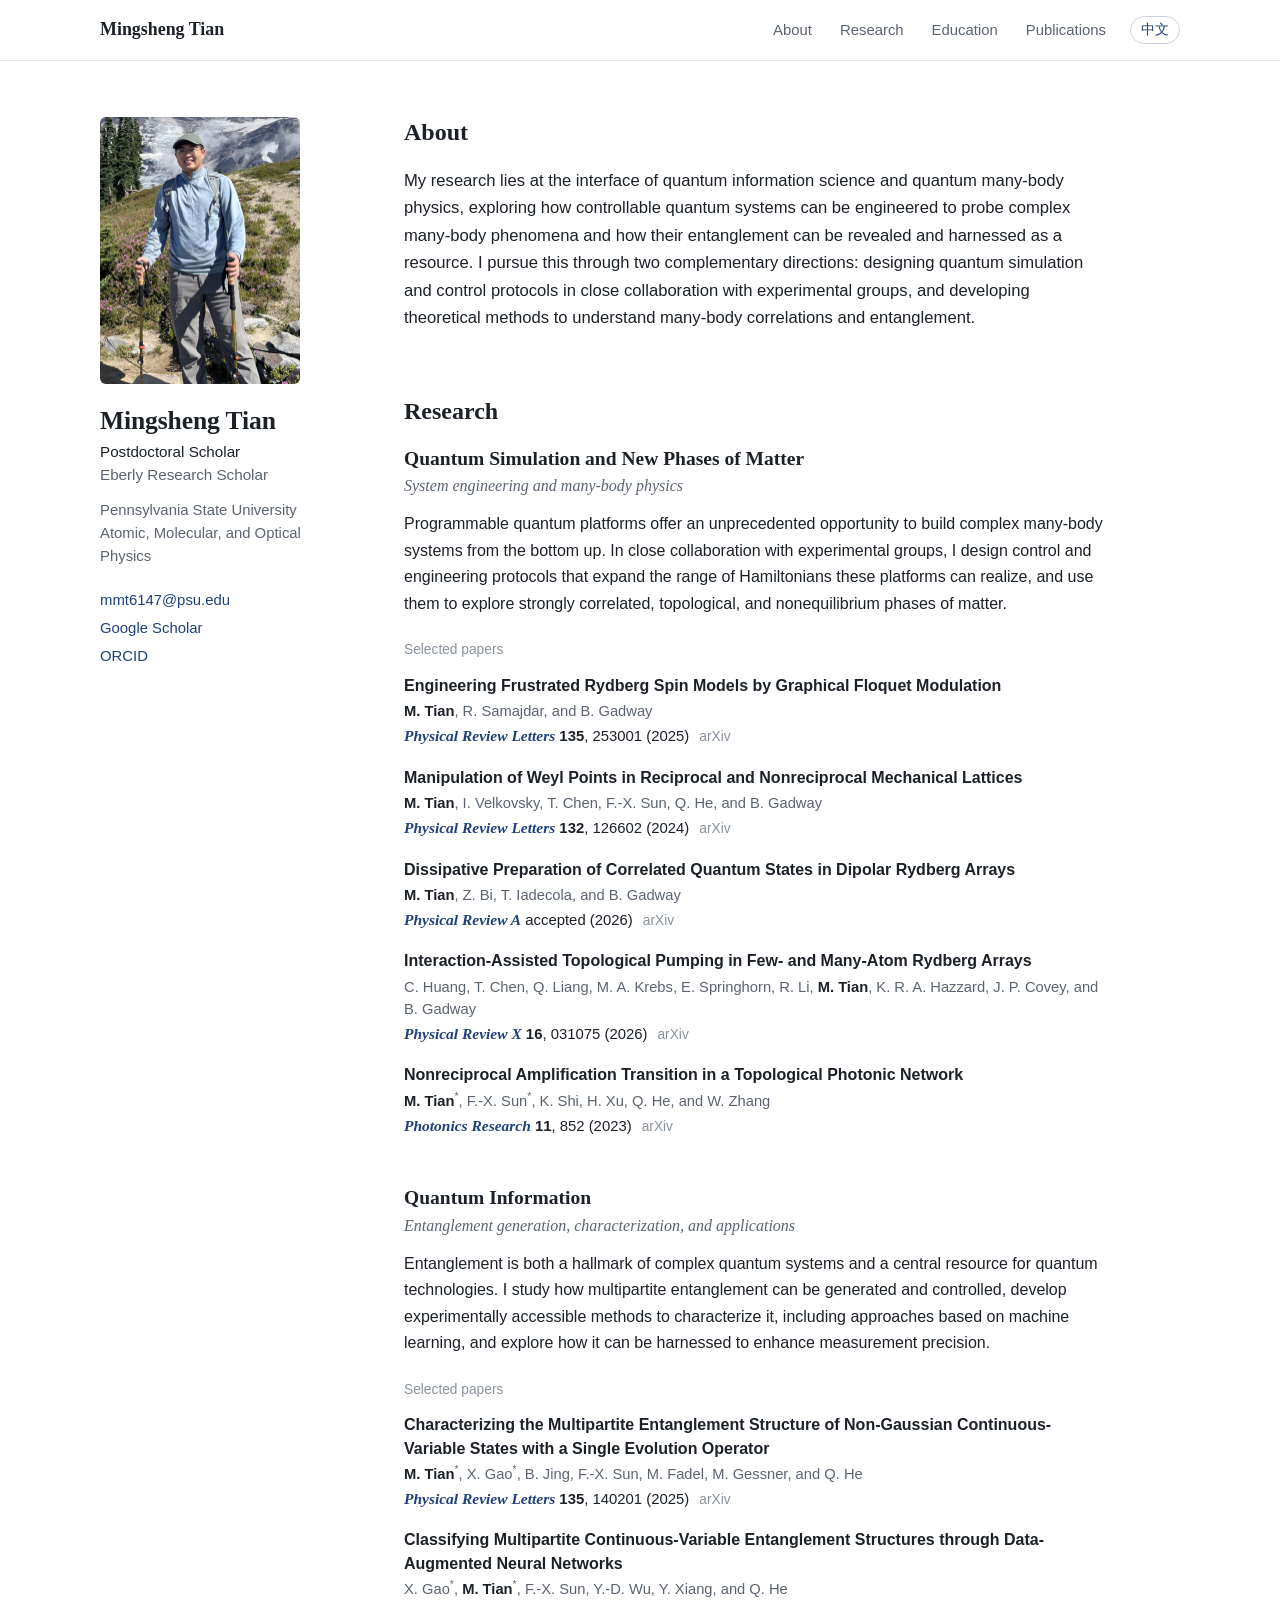
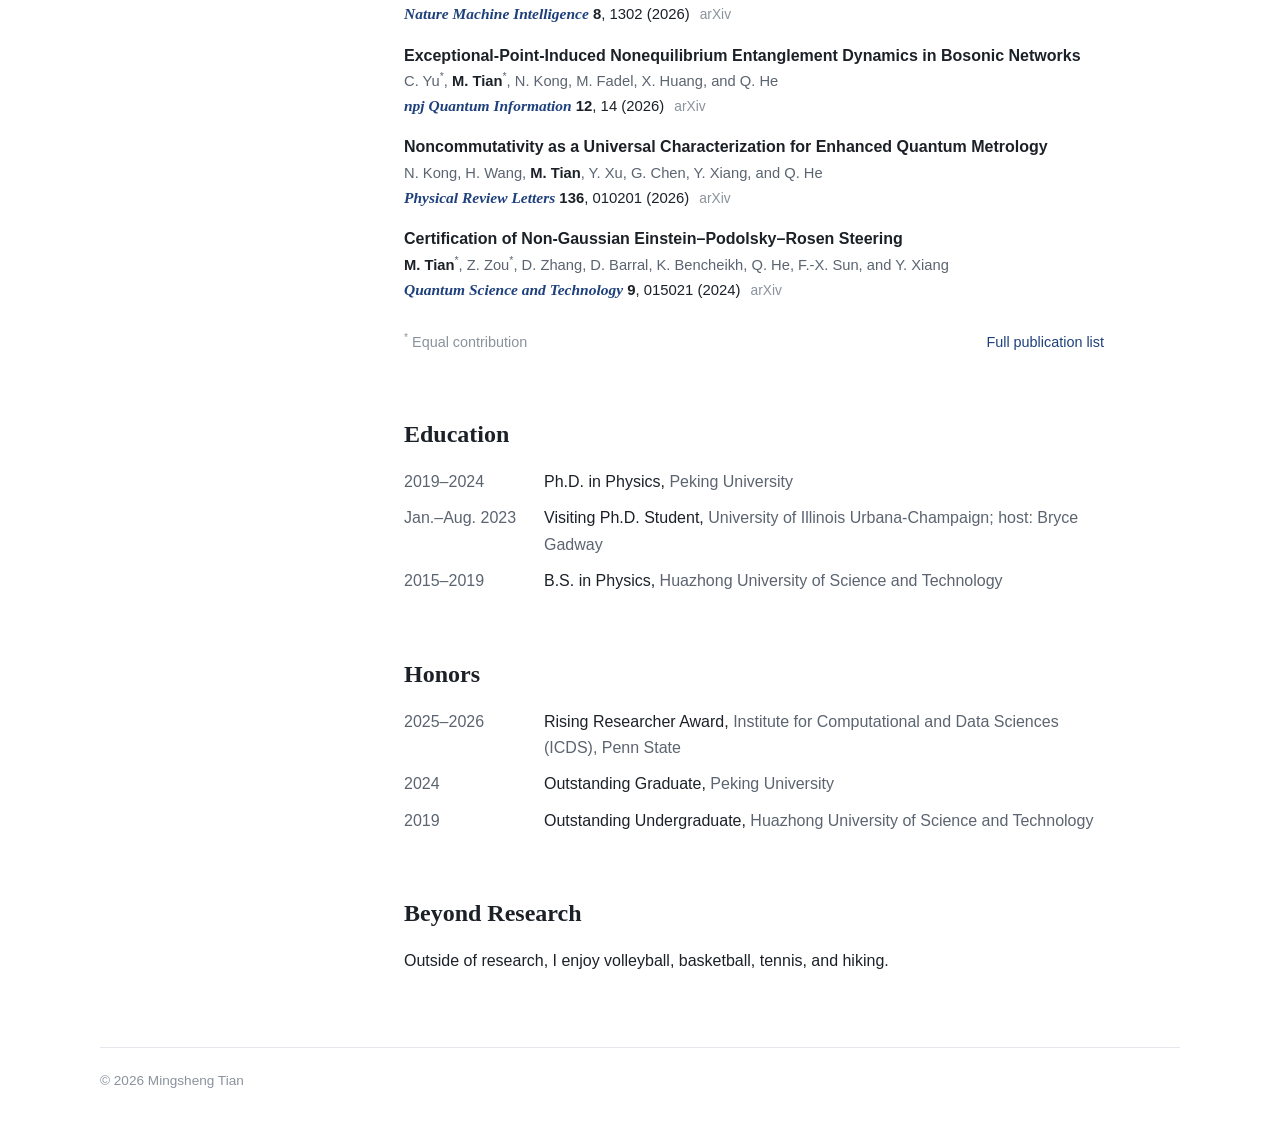
==== index.html @ b0693b9f "Update About wording: understand many-body correlations and entanglement Co-Authored-By: Claude Opus" ====
<!DOCTYPE html>
<html lang="en" data-lang="en" data-title-en="Mingsheng Tian" data-title-zh="Mingsheng Tian · 个人主页">
  <head>
    <meta charset="utf-8">
    <meta name="viewport" content="width=device-width, initial-scale=1">
    <title>Mingsheng Tian</title>
    <meta name="description" content="Mingsheng Tian, postdoctoral scholar in AMO physics at Penn State, working at the interface of quantum information science and quantum many-body physics.">
    <meta property="og:title" content="Mingsheng Tian">
    <meta property="og:description" content="Postdoctoral scholar in AMO physics at Penn State: quantum simulation, quantum many-body physics, and quantum entanglement.">
    <meta property="og:image" content="https://mingshengtian.github.io/assets/img/profile-photo.jpg">
    <meta property="og:url" content="https://mingshengtian.github.io/">
    <script>
      (function () {
        var l = null;
        try { l = new URLSearchParams(location.search).get("lang"); } catch (e) {}
        if (l === "zh" || l === "en") { try { localStorage.setItem("site-lang", l); } catch (e) {} }
        else { try { l = localStorage.getItem("site-lang"); } catch (e) {} }
        if (l !== "zh" && l !== "en") { l = /^zh/i.test(navigator.language || "") ? "zh" : "en"; }
        document.documentElement.setAttribute("data-lang", l);
        document.documentElement.lang = l === "zh" ? "zh-CN" : "en";
      })();
    </script>
    <link rel="stylesheet" href="assets/css/style.css?v=20261115b">
  </head>
  <body>
    <header class="site-header">
      <nav class="top-nav" aria-label="Main">
        <a class="brand" href="#about">Mingsheng Tian</a>
        <div class="nav-links">
          <a href="#about"><span class="en">About</span><span class="zh">关于我</span></a>
          <a href="#research"><span class="en">Research</span><span class="zh">研究方向</span></a>
          <a class="nav-optional" href="#education"><span class="en">Education</span><span class="zh">教育经历</span></a>
          <a href="publications.html"><span class="en">Publications</span><span class="zh">论文列表</span></a>
        </div>
        <button class="lang-toggle" type="button" data-lang-toggle>中文</button>
      </nav>
    </header>

    <main class="page">
      <aside class="profile">
        <img class="portrait" src="assets/img/profile-photo.jpg" alt="Mingsheng Tian hiking in the mountains" width="800" height="1077">
        <h1>Mingsheng Tian</h1>
        <p class="profile-role">
          <span class="en">Postdoctoral Scholar</span><span class="zh">博士后研究员</span>
          <span class="secondary">Eberly Research Scholar</span>
        </p>
        <p class="profile-affil">
          <span class="en">Pennsylvania State University<br>Atomic, Molecular, and Optical Physics</span>
          <span class="zh">宾夕法尼亚州立大学<br>原子分子光物理（AMO）</span>
        </p>
        <ul class="profile-links">
          <li><a href="mailto:mmt6147@psu.edu">mmt6147@psu.edu</a></li>
          <li><a href="https://scholar.google.com/citations?user=RYFxHLgAAAAJ&amp;hl=en">Google Scholar</a></li>
          <li><a href="https://orcid.org/0009-0007-2486-5892">ORCID</a></li>
        </ul>
      </aside>

      <div class="content">
        <!-- About -->
        <section id="about" class="section">
          <h2><span class="en">About</span><span class="zh">关于我</span></h2>
          <div class="lead">
            <p class="en">
              My research lies at the interface of quantum information science and quantum many-body physics,
              exploring how controllable quantum systems can be engineered to probe complex many-body phenomena
              and how their entanglement can be revealed and harnessed as a resource. I pursue this through two
              complementary directions: designing quantum simulation and control protocols in close collaboration
              with experimental groups, and developing theoretical methods to understand many-body correlations
              and entanglement.
            </p>
            <p class="zh">
              你好，欢迎来到我的主页！我目前是宾夕法尼亚州立大学的博士后，研究方向是原子分子光物理（AMO）。
            </p>
            <p class="zh">
              我的研究处在量子信息科学与量子多体物理的交叉地带，主要关心两件事：怎样构建可控的量子系统，用它来探索复杂的多体现象；以及怎样揭示这些系统中的量子纠缠，并把它当作一种资源用起来。围绕这些问题，我的工作沿着两个相辅相成的方向展开：一方面与实验组紧密合作，设计量子模拟与量子调控方案；另一方面发展理论方法，去理解多体关联与量子纠缠。
            </p>
          </div>
        </section>

        <!-- Research -->
        <section id="research" class="section">
          <h2><span class="en">Research</span><span class="zh">研究方向</span></h2>

          <div class="area">
            <h3><span class="en">Quantum Simulation and New Phases of Matter</span><span class="zh">量子模拟与新奇物态</span></h3>
            <p class="area-sub"><span class="en">System engineering and many-body physics</span><span class="zh">系统设计与多体物理</span></p>
            <p class="area-intro en">
              Programmable quantum platforms offer an unprecedented opportunity to build complex many-body systems
              from the bottom up. In close collaboration with experimental groups, I design control and engineering
              protocols that expand the range of Hamiltonians these platforms can realize, and use them to explore
              strongly correlated, topological, and nonequilibrium phases of matter.
            </p>
            <p class="area-intro zh">
              可编程量子平台让我们可以像搭积木一样，自下而上地构建复杂的多体系统。我与实验组紧密合作，设计新的调控与工程方案，不断拓展这些平台能够实现的哈密顿量，并借助它们探索强关联、拓扑以及非平衡的物质相。
            </p>

            <p class="pubs-label"><span class="en">Selected papers</span><span class="zh">代表论文</span></p>
            <ul class="pub-list">
              <li class="pub">
                <a class="pub-title" href="https://journals.aps.org/prl/abstract/10.1103/yxbv-1dkk">Engineering Frustrated Rydberg Spin Models by Graphical Floquet Modulation</a>
                <p class="pub-authors"><b>M. Tian</b>, R. Samajdar, and B. Gadway</p>
                <p class="pub-venue"><span class="journal">Physical Review Letters</span> <span class="num"><b>135</b>, 253001 (2025)</span><span class="pub-extra"><a href="https://arxiv.org/abs/2505.01513">arXiv</a></span></p>
              </li>
              <li class="pub">
                <a class="pub-title" href="https://journals.aps.org/prl/abstract/10.1103/PhysRevLett.132.126602">Manipulation of Weyl Points in Reciprocal and Nonreciprocal Mechanical Lattices</a>
                <p class="pub-authors"><b>M. Tian</b>, I. Velkovsky, T. Chen, F.-X. Sun, Q. He, and B. Gadway</p>
                <p class="pub-venue"><span class="journal">Physical Review Letters</span> <span class="num"><b>132</b>, 126602 (2024)</span><span class="pub-extra"><a href="https://arxiv.org/abs/2308.07853">arXiv</a></span></p>
              </li>
              <li class="pub">
                <a class="pub-title" href="https://journals.aps.org/pra/accepted/10.1103/v1xw-78qv">Dissipative Preparation of Correlated Quantum States in Dipolar Rydberg Arrays</a>
                <p class="pub-authors"><b>M. Tian</b>, Z. Bi, T. Iadecola, and B. Gadway</p>
                <p class="pub-venue"><span class="journal">Physical Review A</span> <span class="num">accepted (2026)</span><span class="pub-extra"><a href="https://arxiv.org/abs/2604.18542">arXiv</a></span></p>
              </li>
              <li class="pub">
                <a class="pub-title" href="https://doi.org/10.1103/bf85-ydvh">Interaction-Assisted Topological Pumping in Few- and Many-Atom Rydberg Arrays</a>
                <p class="pub-authors">C. Huang, T. Chen, Q. Liang, M. A. Krebs, E. Springhorn, R. Li, <b>M. Tian</b>, K. R. A. Hazzard, J. P. Covey, and B. Gadway</p>
                <p class="pub-venue"><span class="journal">Physical Review X</span> <span class="num"><b>16</b>, 031075 (2026)</span><span class="pub-extra"><a href="https://arxiv.org/abs/2512.12364">arXiv</a></span></p>
              </li>
              <li class="pub">
                <a class="pub-title" href="https://opg.optica.org/prj/fulltext.cfm?uri=prj-11-5-852&amp;id=530250">Nonreciprocal Amplification Transition in a Topological Photonic Network</a>
                <p class="pub-authors"><b>M. Tian</b><sup>*</sup>, F.-X. Sun<sup>*</sup>, K. Shi, H. Xu, Q. He, and W. Zhang</p>
                <p class="pub-venue"><span class="journal">Photonics Research</span> <span class="num"><b>11</b>, 852 (2023)</span><span class="pub-extra"><a href="https://arxiv.org/abs/2207.06889">arXiv</a></span></p>
              </li>
            </ul>
          </div>

          <div class="area">
            <h3><span class="en">Quantum Information</span><span class="zh">量子信息</span></h3>
            <p class="area-sub"><span class="en">Entanglement generation, characterization, and applications</span><span class="zh">纠缠的产生、刻画与应用</span></p>
            <p class="area-intro en">
              Entanglement is both a hallmark of complex quantum systems and a central resource for quantum
              technologies. I study how multipartite entanglement can be generated and controlled, develop
              experimentally accessible methods to characterize it, including approaches based on machine learning,
              and explore how it can be harnessed to enhance measurement precision.
            </p>
            <p class="area-intro zh">
              量子纠缠既是复杂量子系统最鲜明的特征，也是量子技术的核心资源。我关注多体纠缠如何产生与调控，发展实验上切实可行的纠缠刻画方法（包括基于机器学习的方法），并探索如何利用纠缠来提升测量精度。
            </p>

            <p class="pubs-label"><span class="en">Selected papers</span><span class="zh">代表论文</span></p>
            <ul class="pub-list">
              <li class="pub">
                <a class="pub-title" href="https://journals.aps.org/prl/abstract/10.1103/21t1-dqn6">Characterizing the Multipartite Entanglement Structure of Non-Gaussian Continuous-Variable States with a Single Evolution Operator</a>
                <p class="pub-authors"><b>M. Tian</b><sup>*</sup>, X. Gao<sup>*</sup>, B. Jing, F.-X. Sun, M. Fadel, M. Gessner, and Q. He</p>
                <p class="pub-venue"><span class="journal">Physical Review Letters</span> <span class="num"><b>135</b>, 140201 (2025)</span><span class="pub-extra"><a href="https://arxiv.org/abs/2408.12554">arXiv</a></span></p>
              </li>
              <li class="pub">
                <a class="pub-title" href="https://www.nature.com/articles/s42256-026-01284-y">Classifying Multipartite Continuous-Variable Entanglement Structures through Data-Augmented Neural Networks</a>
                <p class="pub-authors">X. Gao<sup>*</sup>, <b>M. Tian</b><sup>*</sup>, F.-X. Sun, Y.-D. Wu, Y. Xiang, and Q. He</p>
                <p class="pub-venue"><span class="journal">Nature Machine Intelligence</span> <span class="num"><b>8</b>, 1302 (2026)</span><span class="pub-extra"><a href="https://arxiv.org/abs/2409.07909">arXiv</a></span></p>
              </li>
              <li class="pub">
                <a class="pub-title" href="https://www.nature.com/articles/s41534-025-01158-y">Exceptional-Point-Induced Nonequilibrium Entanglement Dynamics in Bosonic Networks</a>
                <p class="pub-authors">C. Yu<sup>*</sup>, <b>M. Tian</b><sup>*</sup>, N. Kong, M. Fadel, X. Huang, and Q. He</p>
                <p class="pub-venue"><span class="journal">npj Quantum Information</span> <span class="num"><b>12</b>, 14 (2026)</span><span class="pub-extra"><a href="https://arxiv.org/abs/2502.04639">arXiv</a></span></p>
              </li>
              <li class="pub">
                <a class="pub-title" href="https://journals.aps.org/prl/abstract/10.1103/3jlc-lb5c">Noncommutativity as a Universal Characterization for Enhanced Quantum Metrology</a>
                <p class="pub-authors">N. Kong, H. Wang, <b>M. Tian</b>, Y. Xu, G. Chen, Y. Xiang, and Q. He</p>
                <p class="pub-venue"><span class="journal">Physical Review Letters</span> <span class="num"><b>136</b>, 010201 (2026)</span><span class="pub-extra"><a href="https://arxiv.org/abs/2511.22280">arXiv</a></span></p>
              </li>
              <li class="pub">
                <a class="pub-title" href="https://iopscience.iop.org/article/10.1088/2058-9565/ad124b">Certification of Non-Gaussian Einstein–Podolsky–Rosen Steering</a>
                <p class="pub-authors"><b>M. Tian</b><sup>*</sup>, Z. Zou<sup>*</sup>, D. Zhang, D. Barral, K. Bencheikh, Q. He, F.-X. Sun, and Y. Xiang</p>
                <p class="pub-venue"><span class="journal">Quantum Science and Technology</span> <span class="num"><b>9</b>, 015021 (2024)</span><span class="pub-extra"><a href="https://arxiv.org/abs/2308.13867">arXiv</a></span></p>
              </li>
            </ul>
          </div>

          <div class="section-foot">
            <p class="footnote"><sup>*</sup> <span class="en">Equal contribution</span><span class="zh">共同第一作者</span></p>
            <a href="publications.html"><span class="en">Full publication list</span><span class="zh">查看全部论文</span></a>
          </div>
        </section>

        <!-- Education -->
        <section id="education" class="section">
          <h2><span class="en">Education</span><span class="zh">教育经历</span></h2>
          <ul class="rows">
            <li>
              <span class="when">2019–2024</span>
              <span><span class="en">Ph.D. in Physics, <span class="where">Peking University</span></span><span class="zh">物理学博士，<span class="where">北京大学</span></span></span>
            </li>
            <li>
              <span class="when"><span class="en">Jan.–Aug. 2023</span><span class="zh">2023年1–8月</span></span>
              <span><span class="en">Visiting Ph.D. Student, <span class="where">University of Illinois Urbana-Champaign; host: Bryce Gadway</span></span><span class="zh">访问博士生，<span class="where">伊利诺伊大学厄巴纳-香槟分校（合作导师：Bryce Gadway）</span></span></span>
            </li>
            <li>
              <span class="when">2015–2019</span>
              <span><span class="en">B.S. in Physics, <span class="where">Huazhong University of Science and Technology</span></span><span class="zh">物理学学士，<span class="where">华中科技大学</span></span></span>
            </li>
          </ul>
        </section>

        <!-- Honors -->
        <section id="honors" class="section">
          <h2><span class="en">Honors</span><span class="zh">荣誉奖励</span></h2>
          <ul class="rows">
            <li>
              <span class="when">2025–2026</span>
              <span><span class="en">Rising Researcher Award, <span class="where">Institute for Computational and Data Sciences (ICDS), Penn State</span></span><span class="zh">Rising Researcher Award，<span class="where">宾夕法尼亚州立大学计算与数据科学研究所（ICDS）</span></span></span>
            </li>
            <li>
              <span class="when">2024</span>
              <span><span class="en">Outstanding Graduate, <span class="where">Peking University</span></span><span class="zh">优秀毕业生，<span class="where">北京大学</span></span></span>
            </li>
            <li>
              <span class="when">2019</span>
              <span><span class="en">Outstanding Undergraduate, <span class="where">Huazhong University of Science and Technology</span></span><span class="zh">优秀本科毕业生，<span class="where">华中科技大学</span></span></span>
            </li>
          </ul>
        </section>

        <!-- Beyond research -->
        <section id="beyond" class="section">
          <h2><span class="en">Beyond Research</span><span class="zh">研究之外</span></h2>
          <p class="hobbies">
            <span class="en">Outside of research, I enjoy volleyball, basketball, tennis, and hiking.</span>
            <span class="zh">工作之余，我喜欢打排球、篮球和网球，也很爱去山里徒步。</span>
          </p>
        </section>
      </div>
    </main>

    <footer class="site-footer">
      <p>© 2026 Mingsheng Tian</p>
    </footer>

    <script src="assets/js/site.js?v=20261115"></script>
  </body>
</html>
---- assets/css/style.css ----
/* ------------------------------------------------------------------
   Mingsheng Tian — academic homepage
   One accent colour (Penn State navy), used for journal names and links.
   No web fonts: system serif/sans stacks load fast everywhere,
   including mainland China.
------------------------------------------------------------------- */

:root {
  --ink: #1c2128;
  --muted: #5b6470;
  --faint: #8a929c;
  --rule: #e4e7eb;
  --paper: #ffffff;
  --navy: #1e407c;

  --serif: "Iowan Old Style", "Charter", "Palatino Linotype", "Book Antiqua",
    Georgia, "Songti SC", "STSong", "Noto Serif CJK SC", "SimSun", serif;
  --sans: -apple-system, BlinkMacSystemFont, "Segoe UI", "Helvetica Neue", Arial,
    "PingFang SC", "Hiragino Sans GB", "Microsoft YaHei", "Noto Sans CJK SC", sans-serif;

  color-scheme: light;
}

/* ---------- language switching ---------- */
html[data-lang="en"] .zh,
html[data-lang="zh"] .en {
  display: none !important;
}

/* ---------- base ---------- */
*,
*::before,
*::after {
  box-sizing: border-box;
}

html {
  scroll-behavior: smooth;
  -webkit-text-size-adjust: 100%;
}

@media (prefers-reduced-motion: reduce) {
  html {
    scroll-behavior: auto;
  }
}

body {
  margin: 0;
  color: var(--ink);
  background: var(--paper);
  font-family: var(--sans);
  font-size: 16px;
  line-height: 1.65;
  -webkit-font-smoothing: antialiased;
}

html[data-lang="zh"] body {
  line-height: 1.8;
}

a {
  color: var(--navy);
  text-decoration: none;
}

a:hover {
  text-decoration: underline;
  text-underline-offset: 2px;
}

a:focus-visible,
button:focus-visible {
  outline: 2px solid var(--navy);
  outline-offset: 3px;
  border-radius: 2px;
}

p,
ul,
ol {
  margin: 0;
}

/* ---------- header ---------- */
.site-header {
  position: sticky;
  top: 0;
  z-index: 10;
  background: rgba(255, 255, 255, 0.96);
  border-bottom: 1px solid var(--rule);
  backdrop-filter: saturate(1.4) blur(8px);
}

.top-nav {
  width: min(1080px, calc(100% - 48px));
  height: 60px;
  margin: 0 auto;
  display: flex;
  align-items: center;
  justify-content: space-between;
  gap: 24px;
}

.brand {
  color: var(--ink);
  font-family: var(--serif);
  font-size: 1.12rem;
  font-weight: 600;
  white-space: nowrap;
}

.brand:hover {
  text-decoration: none;
}

.nav-links {
  min-width: 0;
  margin-left: auto;
  display: flex;
  align-items: center;
  gap: 28px;
  overflow-x: auto;
  scrollbar-width: none;
}

.nav-links::-webkit-scrollbar {
  display: none;
}

.nav-links a {
  color: var(--muted);
  font-size: 0.93rem;
  white-space: nowrap;
}

.nav-links a:hover,
.nav-links a[aria-current="page"] {
  color: var(--ink);
  text-decoration: none;
}

.lang-toggle {
  flex: none;
  padding: 3px 10px;
  color: var(--navy);
  background: none;
  border: 1px solid #c9d3e3;
  border-radius: 999px;
  font: inherit;
  font-size: 0.85rem;
  line-height: 1.5;
  cursor: pointer;
}

.lang-toggle:hover {
  background: #f2f5fa;
}

/* ---------- page grid ---------- */
.page {
  width: min(1080px, calc(100% - 48px));
  margin: 0 auto;
  padding: 56px 0 72px;
  display: grid;
  grid-template-columns: 232px minmax(0, 1fr);
  gap: 72px;
}

/* ---------- profile sidebar ---------- */
.profile {
  position: sticky;
  top: 100px;
  align-self: start;
}

.portrait {
  width: 200px;
  height: auto;
  aspect-ratio: 3 / 4;
  display: block;
  object-fit: cover;
  border-radius: 6px;
}

.profile h1 {
  margin: 22px 0 6px;
  font-family: var(--serif);
  font-size: 1.6rem;
  font-weight: 600;
  line-height: 1.15;
  letter-spacing: -0.005em;
}

.profile-role {
  color: var(--ink);
  font-size: 0.95rem;
  line-height: 1.5;
}

.profile-role .secondary {
  display: block;
  color: var(--muted);
}

.profile-affil {
  margin-top: 12px;
  color: var(--muted);
  font-size: 0.93rem;
  line-height: 1.55;
}

.profile-links {
  margin: 18px 0 0;
  padding: 0;
  list-style: none;
  font-size: 0.93rem;
  line-height: 1.9;
}

/* ---------- content ---------- */
.content {
  max-width: 700px;
}

.section {
  scroll-margin-top: 84px;
}

.section + .section {
  margin-top: 64px;
}

.section > h2 {
  margin: 0 0 20px;
  color: var(--ink);
  font-family: var(--serif);
  font-size: 1.5rem;
  font-weight: 600;
  line-height: 1.25;
}

.lead p + p {
  margin-top: 14px;
}

.lead {
  font-size: 1.04rem;
}

/* ---------- research areas ---------- */
.area + .area {
  margin-top: 48px;
}

.area h3 {
  margin: 0;
  font-family: var(--serif);
  font-size: 1.22rem;
  font-weight: 600;
  line-height: 1.3;
}

.area-sub {
  margin-top: 2px;
  color: var(--muted);
  font-family: var(--serif);
  font-style: italic;
}

html[data-lang="zh"] .area-sub {
  font-style: normal;
}

.area-intro {
  margin-top: 12px;
}

.pubs-label {
  margin: 22px 0 12px;
  color: var(--faint);
  font-size: 0.86rem;
}

/* ---------- publication entries ---------- */
.pub-list {
  margin: 0;
  padding: 0;
  list-style: none;
}

.pub + .pub {
  margin-top: 18px;
}

.pub-title {
  display: block;
  color: var(--ink);
  font-weight: 600;
  line-height: 1.45;
}

a.pub-title:hover {
  color: var(--navy);
  text-decoration: none;
}

.pub-authors {
  margin-top: 3px;
  color: var(--muted);
  font-size: 0.92rem;
  line-height: 1.5;
}

.pub-authors b {
  color: var(--ink);
  font-weight: 600;
}

.pub-authors sup,
.footnote sup {
  font-size: 0.72em;
  line-height: 0;
}

.pub-venue {
  margin-top: 2px;
  font-size: 0.93rem;
  line-height: 1.5;
}

.journal {
  color: var(--navy);
  font-family: var(--serif);
  font-size: 1.04em;
  font-style: italic;
  font-weight: 600;
}

.pub-venue .num {
  color: var(--ink);
}

.pub-venue .num b {
  font-weight: 600;
}

.pub-extra {
  margin-left: 10px;
  font-size: 0.86rem;
}

.pub-extra a {
  color: var(--faint);
}

.pub-extra a:hover {
  color: var(--navy);
}

.section-foot {
  margin-top: 30px;
  display: flex;
  flex-wrap: wrap;
  justify-content: space-between;
  gap: 8px 24px;
  font-size: 0.9rem;
}

.footnote {
  color: var(--faint);
}

/* ---------- education / honours ---------- */
.rows {
  margin: 0;
  padding: 0;
  list-style: none;
}

.rows li {
  display: grid;
  grid-template-columns: 124px minmax(0, 1fr);
  gap: 16px;
}

.rows li + li {
  margin-top: 10px;
}

.rows .when {
  color: var(--muted);
  font-variant-numeric: tabular-nums;
  white-space: nowrap;
}

.rows .where {
  color: var(--muted);
}

.hobbies {
  color: var(--ink);
}

/* ---------- footer ---------- */
.site-footer {
  width: min(1080px, calc(100% - 48px));
  margin: 0 auto;
  padding: 22px 0 36px;
  color: var(--faint);
  border-top: 1px solid var(--rule);
  font-size: 0.85rem;
}

/* ---------- publications page ---------- */
.page--single {
  display: block;
  max-width: 860px;
}

.page-head h1 {
  margin: 0;
  font-family: var(--serif);
  font-size: 2.1rem;
  font-weight: 600;
  line-height: 1.2;
}

.page-head p {
  margin-top: 10px;
  color: var(--muted);
}

.pub-section {
  margin-top: 48px;
  scroll-margin-top: 84px;
}

.pub-section > h2 {
  margin: 0 0 6px;
  font-family: var(--serif);
  font-size: 1.35rem;
  font-weight: 600;
}

.year-group {
  display: grid;
  grid-template-columns: 76px minmax(0, 1fr);
  gap: 24px;
  padding: 22px 0;
  border-top: 1px solid var(--rule);
}

.year-group:first-of-type {
  border-top: 0;
}

.year-group > h3 {
  margin: 0;
  color: var(--navy);
  font-family: var(--serif);
  font-size: 1.15rem;
  font-weight: 600;
  line-height: 1.45;
  font-variant-numeric: lining-nums;
}

/* ---------- responsive ---------- */
@media (max-width: 900px) {
  .page {
    grid-template-columns: 1fr;
    gap: 44px;
    padding-top: 36px;
  }

  .profile {
    position: static;
    display: grid;
    grid-template-columns: 128px minmax(0, 1fr);
    column-gap: 22px;
    align-items: start;
  }

  .portrait {
    width: 128px;
    grid-row: span 4;
  }

  .profile h1 {
    margin-top: 0;
  }

  .content {
    max-width: none;
  }
}

@media (max-width: 640px) {
  body {
    font-size: 15.5px;
  }

  .top-nav {
    width: calc(100% - 32px);
    gap: 14px;
  }

  .brand {
    display: none;
  }

  .nav-links {
    margin-left: 0;
    gap: 16px;
  }

  .nav-links a {
    font-size: 0.9rem;
  }

  .page,
  .site-footer {
    width: calc(100% - 32px);
  }

  .profile {
    grid-template-columns: 104px minmax(0, 1fr);
    column-gap: 18px;
  }

  .portrait {
    width: 104px;
  }

  .profile h1 {
    font-size: 1.4rem;
  }

  .section + .section {
    margin-top: 52px;
  }

  .rows li {
    grid-template-columns: 1fr;
    gap: 0;
  }

  .year-group {
    grid-template-columns: 1fr;
    gap: 8px;
  }

  .pub-extra {
    margin-left: 8px;
  }
}

@media (max-width: 420px) {
  .nav-optional {
    display: none;
  }
}
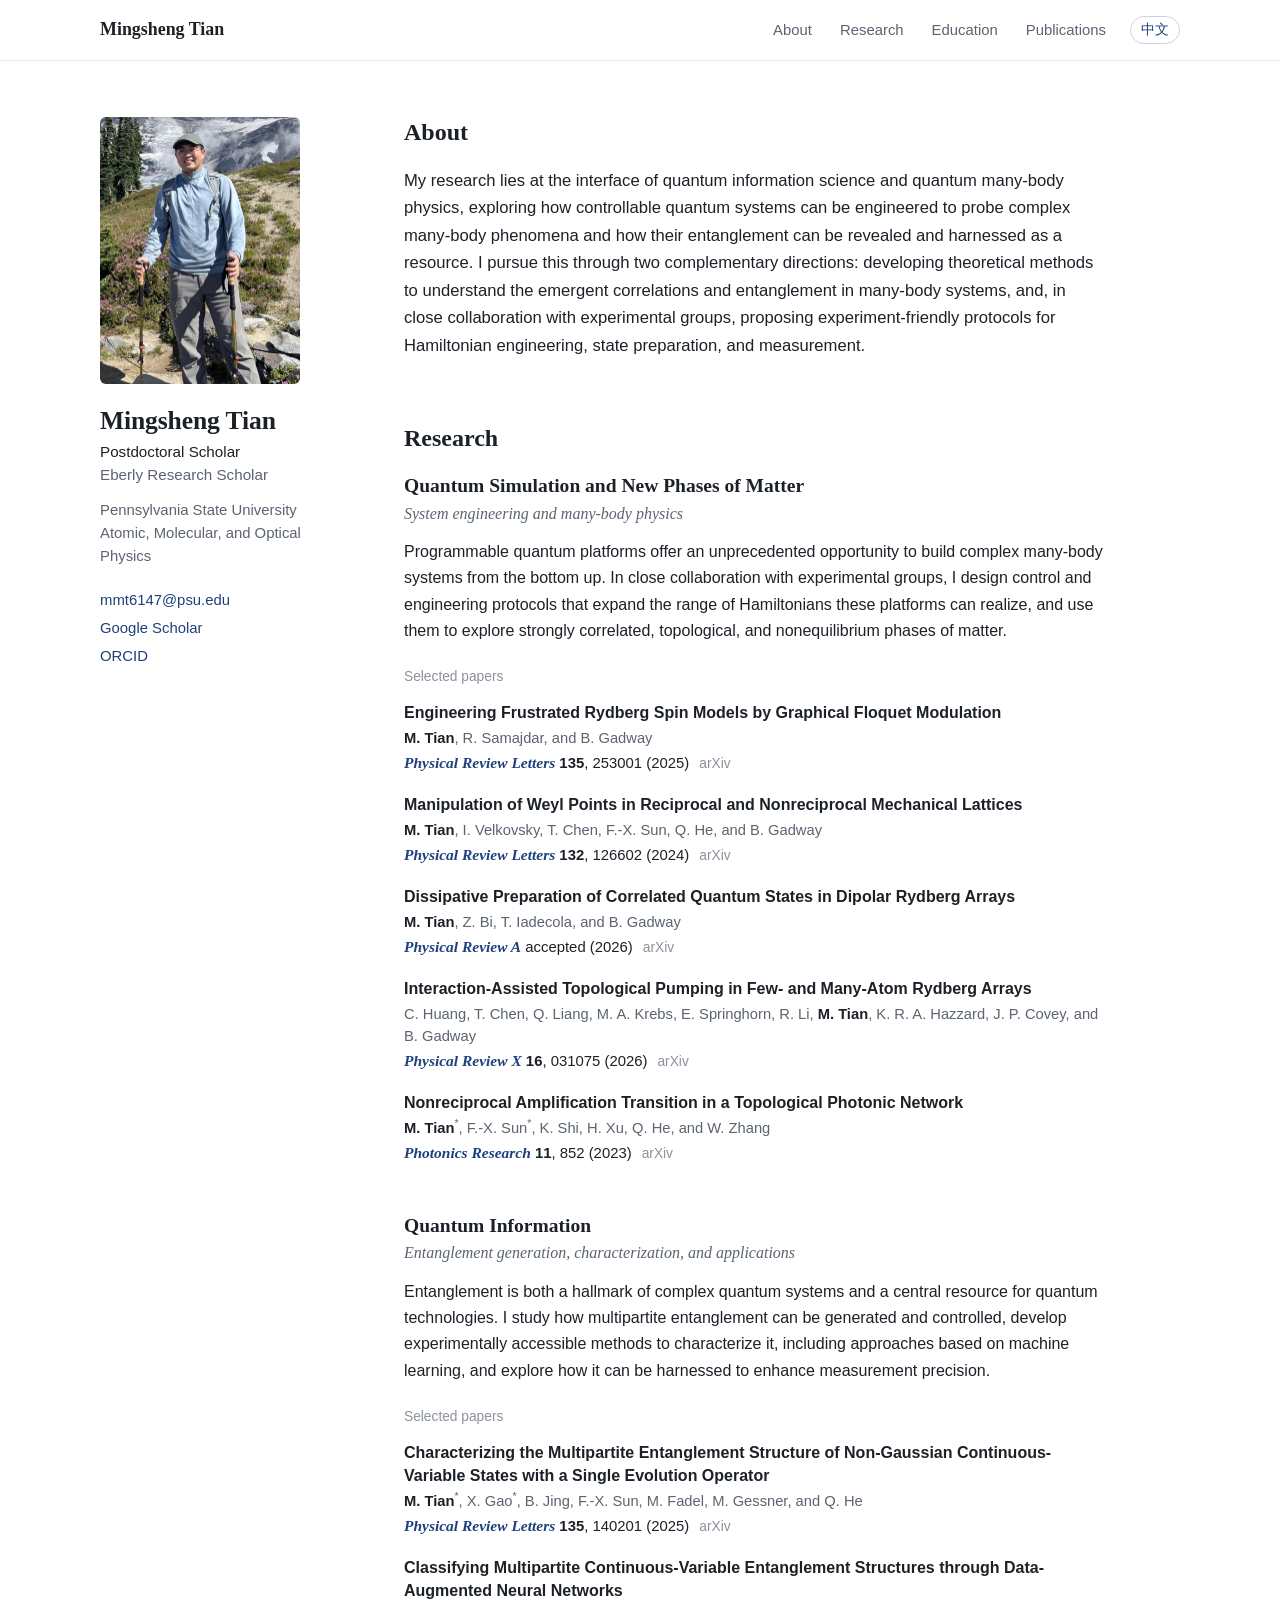
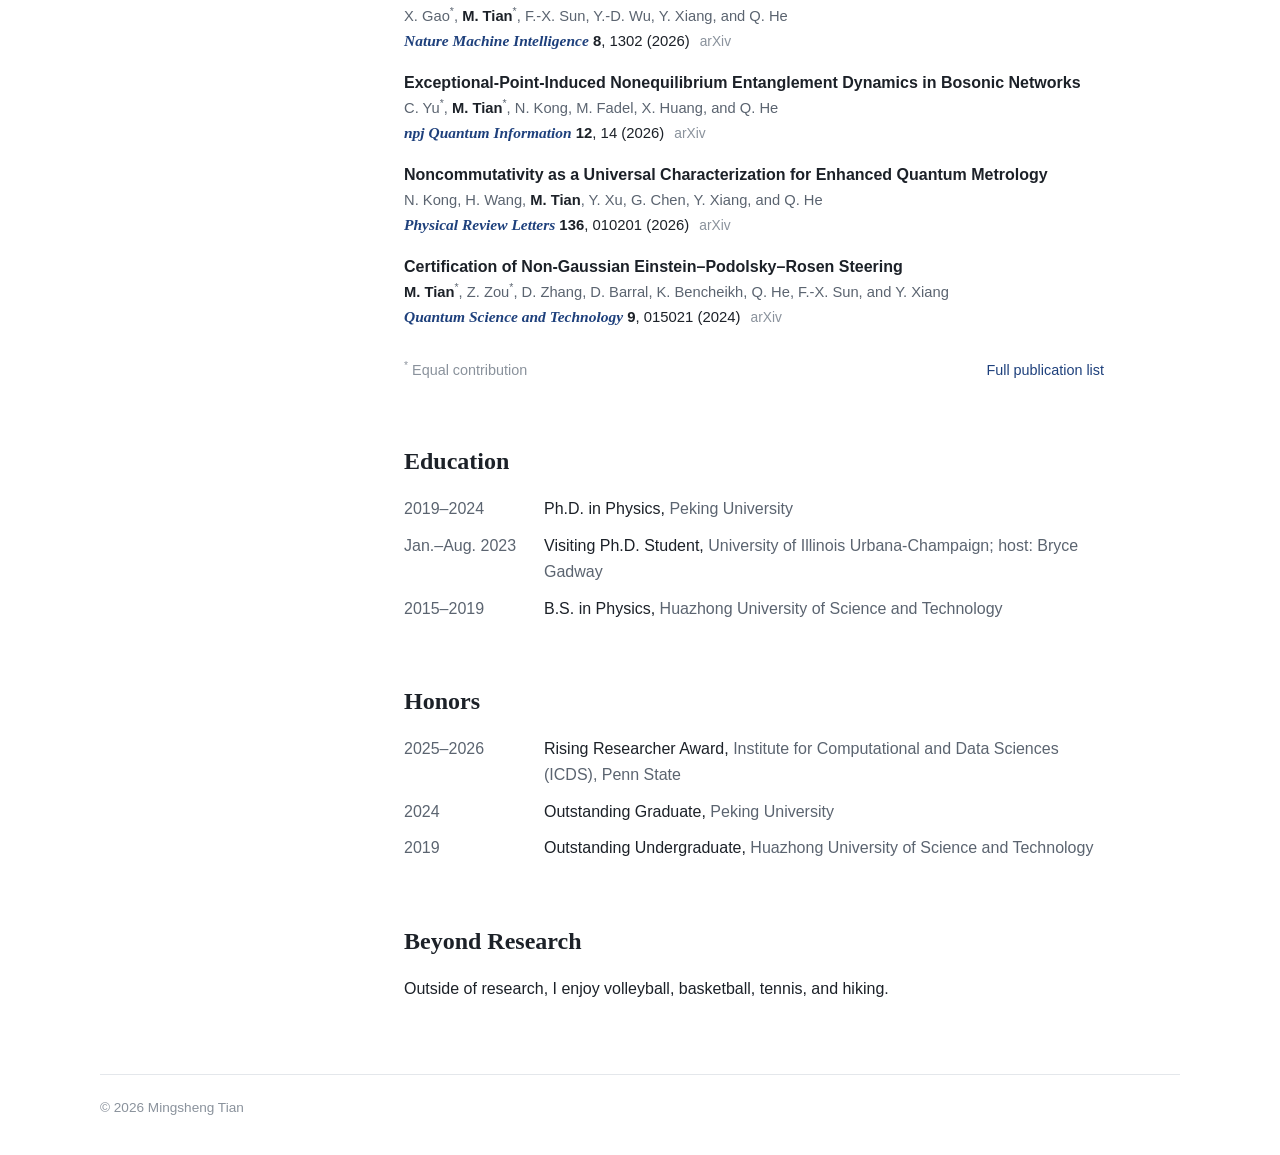
==== commit 674651a4: "About: put theory direction first, describe experiment-friendly protocols Co-Authored-By: Claude Opu" ====
--- a/index.html
+++ b/index.html
@@ -64,15 +64,15 @@
               My research lies at the interface of quantum information science and quantum many-body physics,
               exploring how controllable quantum systems can be engineered to probe complex many-body phenomena
               and how their entanglement can be revealed and harnessed as a resource. I pursue this through two
-              complementary directions: designing quantum simulation and control protocols in close collaboration
-              with experimental groups, and developing theoretical methods to understand many-body correlations
-              and entanglement.
+              complementary directions: developing theoretical methods to understand the emergent correlations and
+              entanglement in many-body systems, and, in close collaboration with experimental groups, proposing
+              experiment-friendly protocols for Hamiltonian engineering, state preparation, and measurement.
             </p>
             <p class="zh">
               你好，欢迎来到我的主页！我目前是宾夕法尼亚州立大学的博士后，研究方向是原子分子光物理（AMO）。
             </p>
             <p class="zh">
-              我的研究处在量子信息科学与量子多体物理的交叉地带，主要关心两件事：怎样构建可控的量子系统，用它来探索复杂的多体现象；以及怎样揭示这些系统中的量子纠缠，并把它当作一种资源用起来。围绕这些问题，我的工作沿着两个相辅相成的方向展开：一方面与实验组紧密合作，设计量子模拟与量子调控方案；另一方面发展理论方法，去理解多体关联与量子纠缠。
+              我的研究处在量子信息科学与量子多体物理的交叉地带，主要关心两件事：怎样构建可控的量子系统，用它来探索复杂的多体现象；以及怎样揭示这些系统中的量子纠缠，并把它当作一种资源用起来。围绕这些问题，我的工作沿着两个相辅相成的方向展开：一方面发展理论方法，去理解多体系统中涌现的关联与纠缠；另一方面与实验组紧密合作，提出便于实验实现的方案，用于哈密顿量工程、量子态制备和测量。
             </p>
           </div>
         </section>
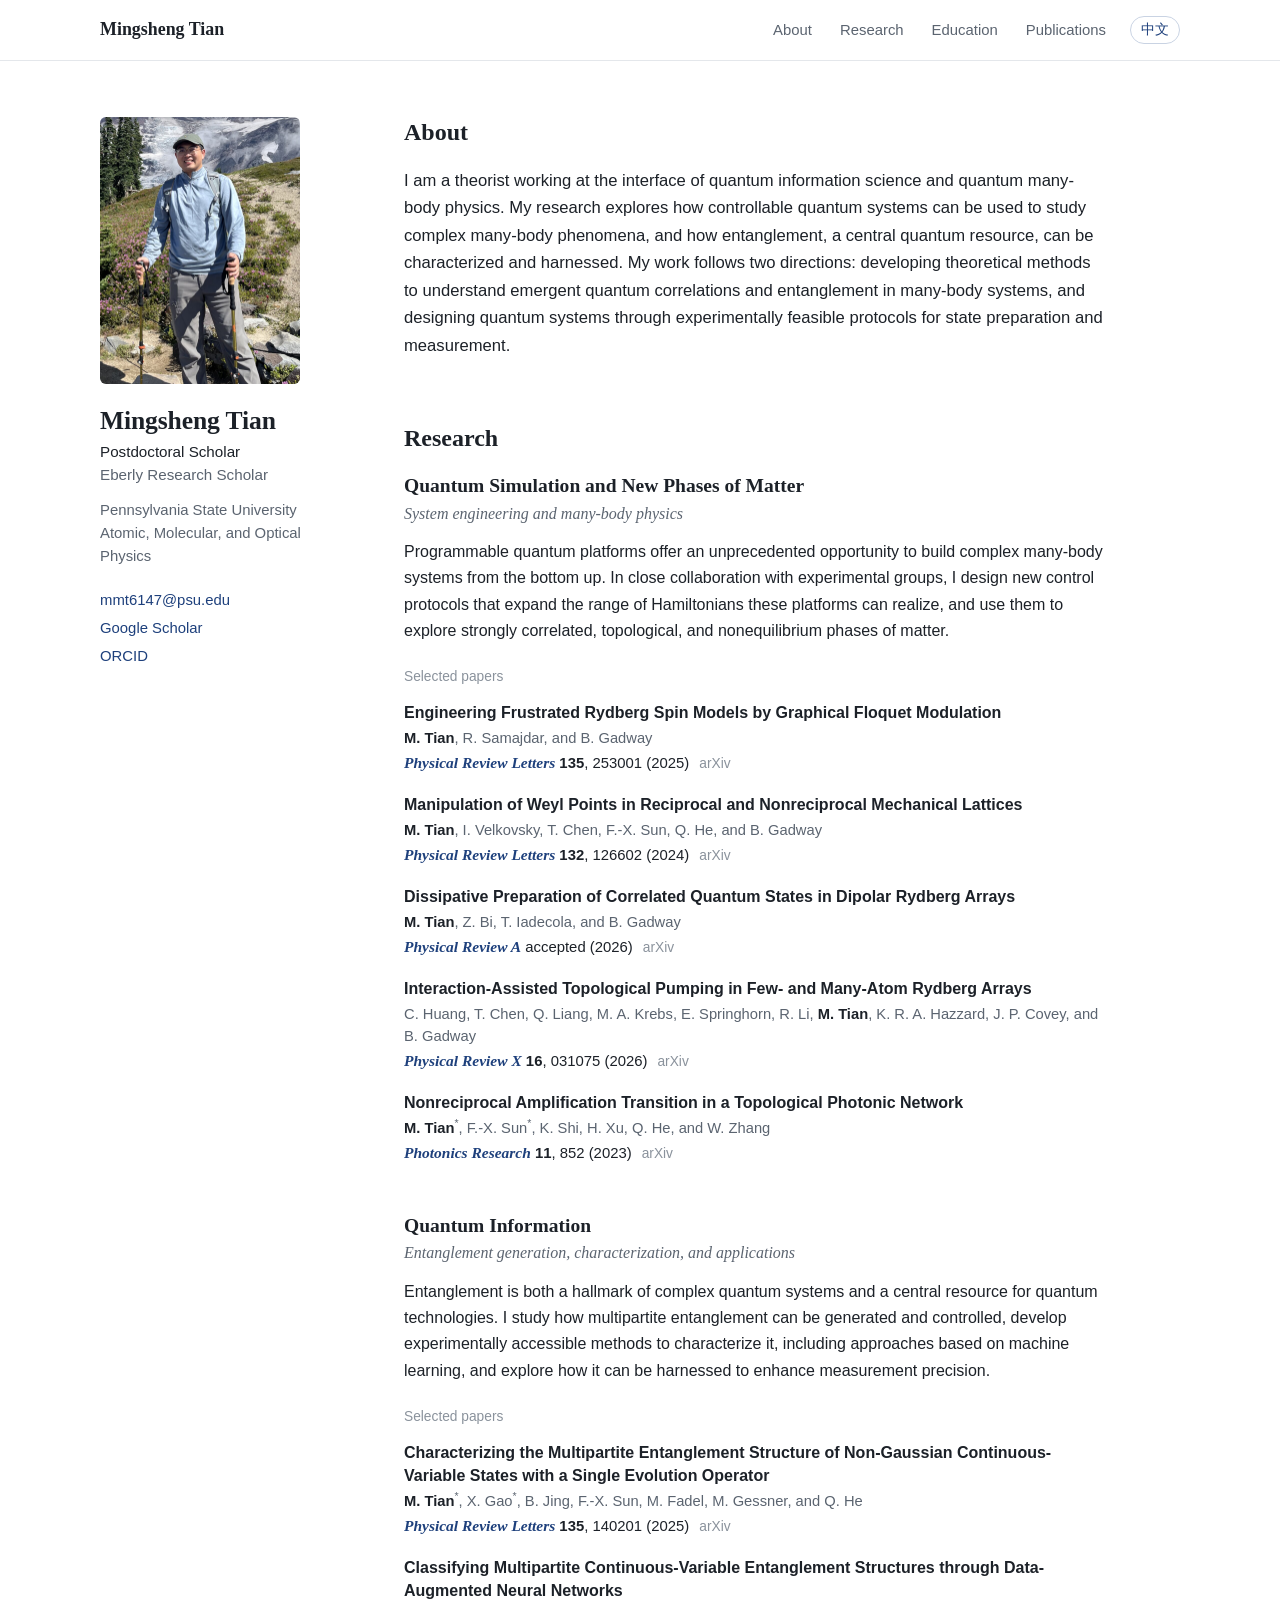
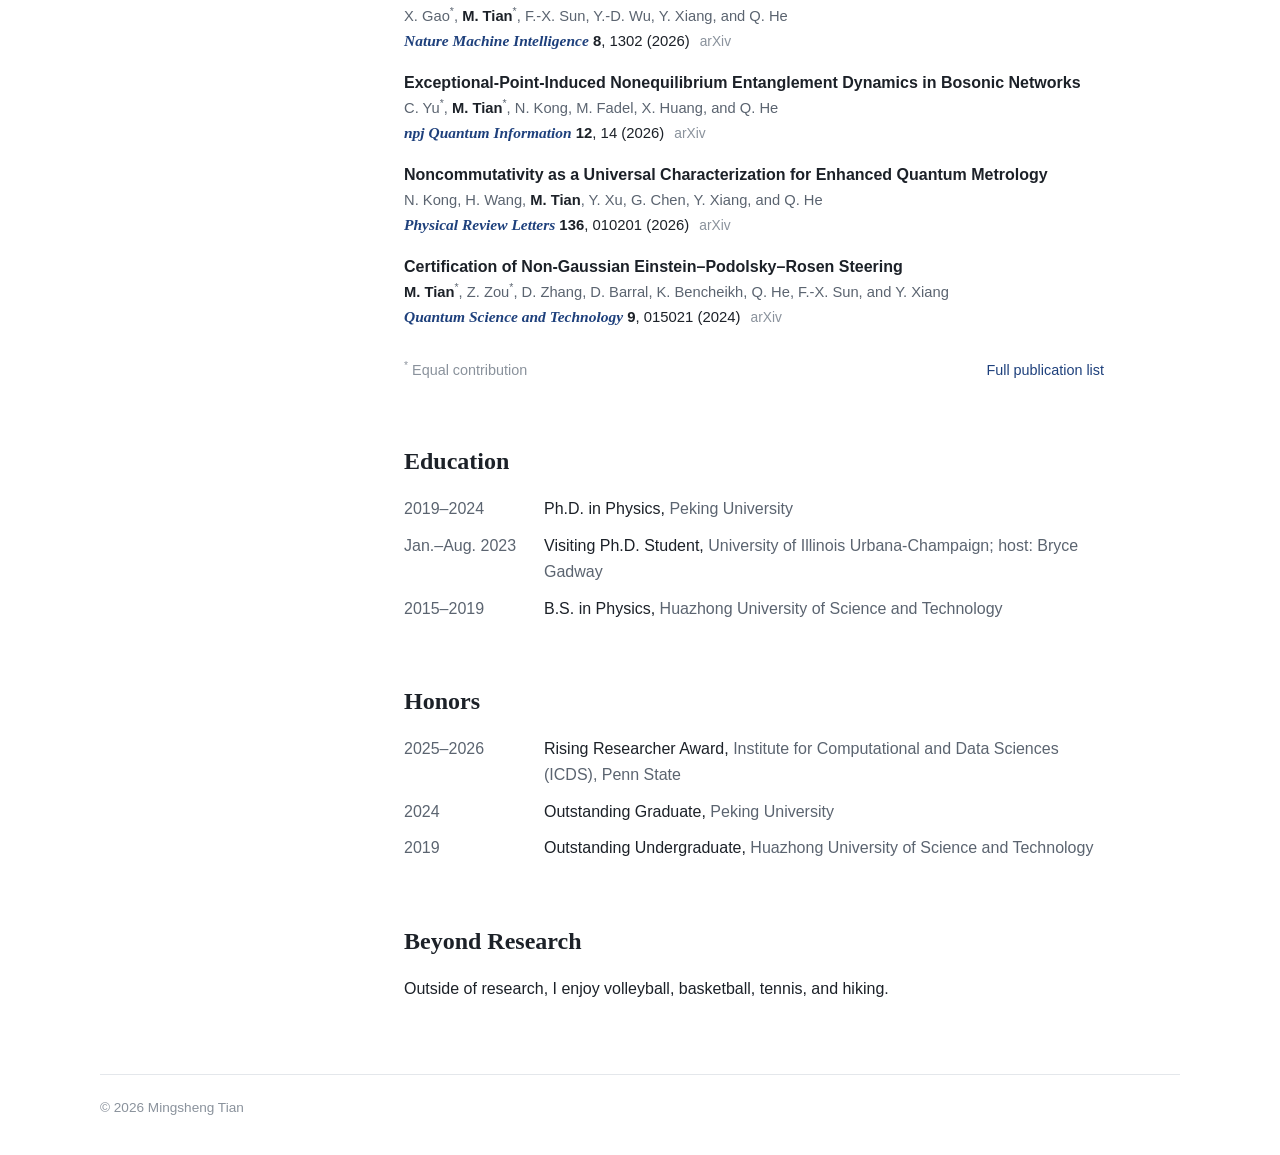
==== commit e4a94914: "About (English): align with revised Chinese text Co-Authored-By: Claude Opus 5.5 <noreply@anthropic." ====
--- a/index.html
+++ b/index.html
@@ -61,18 +61,18 @@
           <h2><span class="en">About</span><span class="zh">关于我</span></h2>
           <div class="lead">
             <p class="en">
-              My research lies at the interface of quantum information science and quantum many-body physics,
-              exploring how controllable quantum systems can be engineered to probe complex many-body phenomena
-              and how their entanglement can be revealed and harnessed as a resource. I pursue this through two
-              complementary directions: developing theoretical methods to understand the emergent correlations and
-              entanglement in many-body systems, and, in close collaboration with experimental groups, proposing
-              experiment-friendly protocols for Hamiltonian engineering, state preparation, and measurement.
+              I am a theorist working at the interface of quantum information science and quantum many-body
+              physics. My research explores how controllable quantum systems can be used to study complex many-body
+              phenomena, and how entanglement, a central quantum resource, can be characterized and harnessed.
+              My work follows two directions: developing theoretical methods to understand emergent quantum
+              correlations and entanglement in many-body systems, and designing quantum systems through
+              experimentally feasible protocols for state preparation and measurement.
             </p>
             <p class="zh">
               你好，欢迎来到我的主页！我目前是宾夕法尼亚州立大学的博士后，研究方向是原子分子光物理（AMO）。
             </p>
             <p class="zh">
-              我的研究处在量子信息科学与量子多体物理的交叉地带，主要关心两件事：怎样构建可控的量子系统，用它来探索复杂的多体现象；以及怎样揭示这些系统中的量子纠缠，并把它当作一种资源用起来。围绕这些问题，我的工作沿着两个相辅相成的方向展开：一方面发展理论方法，去理解多体系统中涌现的关联与纠缠；另一方面与实验组紧密合作，提出便于实验实现的方案，用于哈密顿量工程、量子态制备和测量。
+              主要从事量子信息科学与量子多体物理交叉领域的理论研究，关注如何利用可控量子体系研究复杂的多体物理现象，以及如何表征和利用量子纠缠这一核心资源。总体包括两个方向：一是发展理论方法，研究多体系统中涌现的量子关联与纠缠；二是量子系统的设计，提出实验上可行的制备与测量方案。
             </p>
           </div>
         </section>
@@ -86,12 +86,12 @@
             <p class="area-sub"><span class="en">System engineering and many-body physics</span><span class="zh">系统设计与多体物理</span></p>
             <p class="area-intro en">
               Programmable quantum platforms offer an unprecedented opportunity to build complex many-body systems
-              from the bottom up. In close collaboration with experimental groups, I design control and engineering
+              from the bottom up. In close collaboration with experimental groups, I design new control
               protocols that expand the range of Hamiltonians these platforms can realize, and use them to explore
               strongly correlated, topological, and nonequilibrium phases of matter.
             </p>
             <p class="area-intro zh">
-              可编程量子平台让我们可以像搭积木一样，自下而上地构建复杂的多体系统。我与实验组紧密合作，设计新的调控与工程方案，不断拓展这些平台能够实现的哈密顿量，并借助它们探索强关联、拓扑以及非平衡的物质相。
+              可编程量子平台让我们可以像搭积木一样，自下而上地构建复杂的多体系统。我与实验组紧密合作，设计新的调控方案，不断拓展这些平台能够实现的哈密顿量，并借助它们探索强关联、拓扑以及非平衡的物质相。
             </p>
 
             <p class="pubs-label"><span class="en">Selected papers</span><span class="zh">代表论文</span></p>
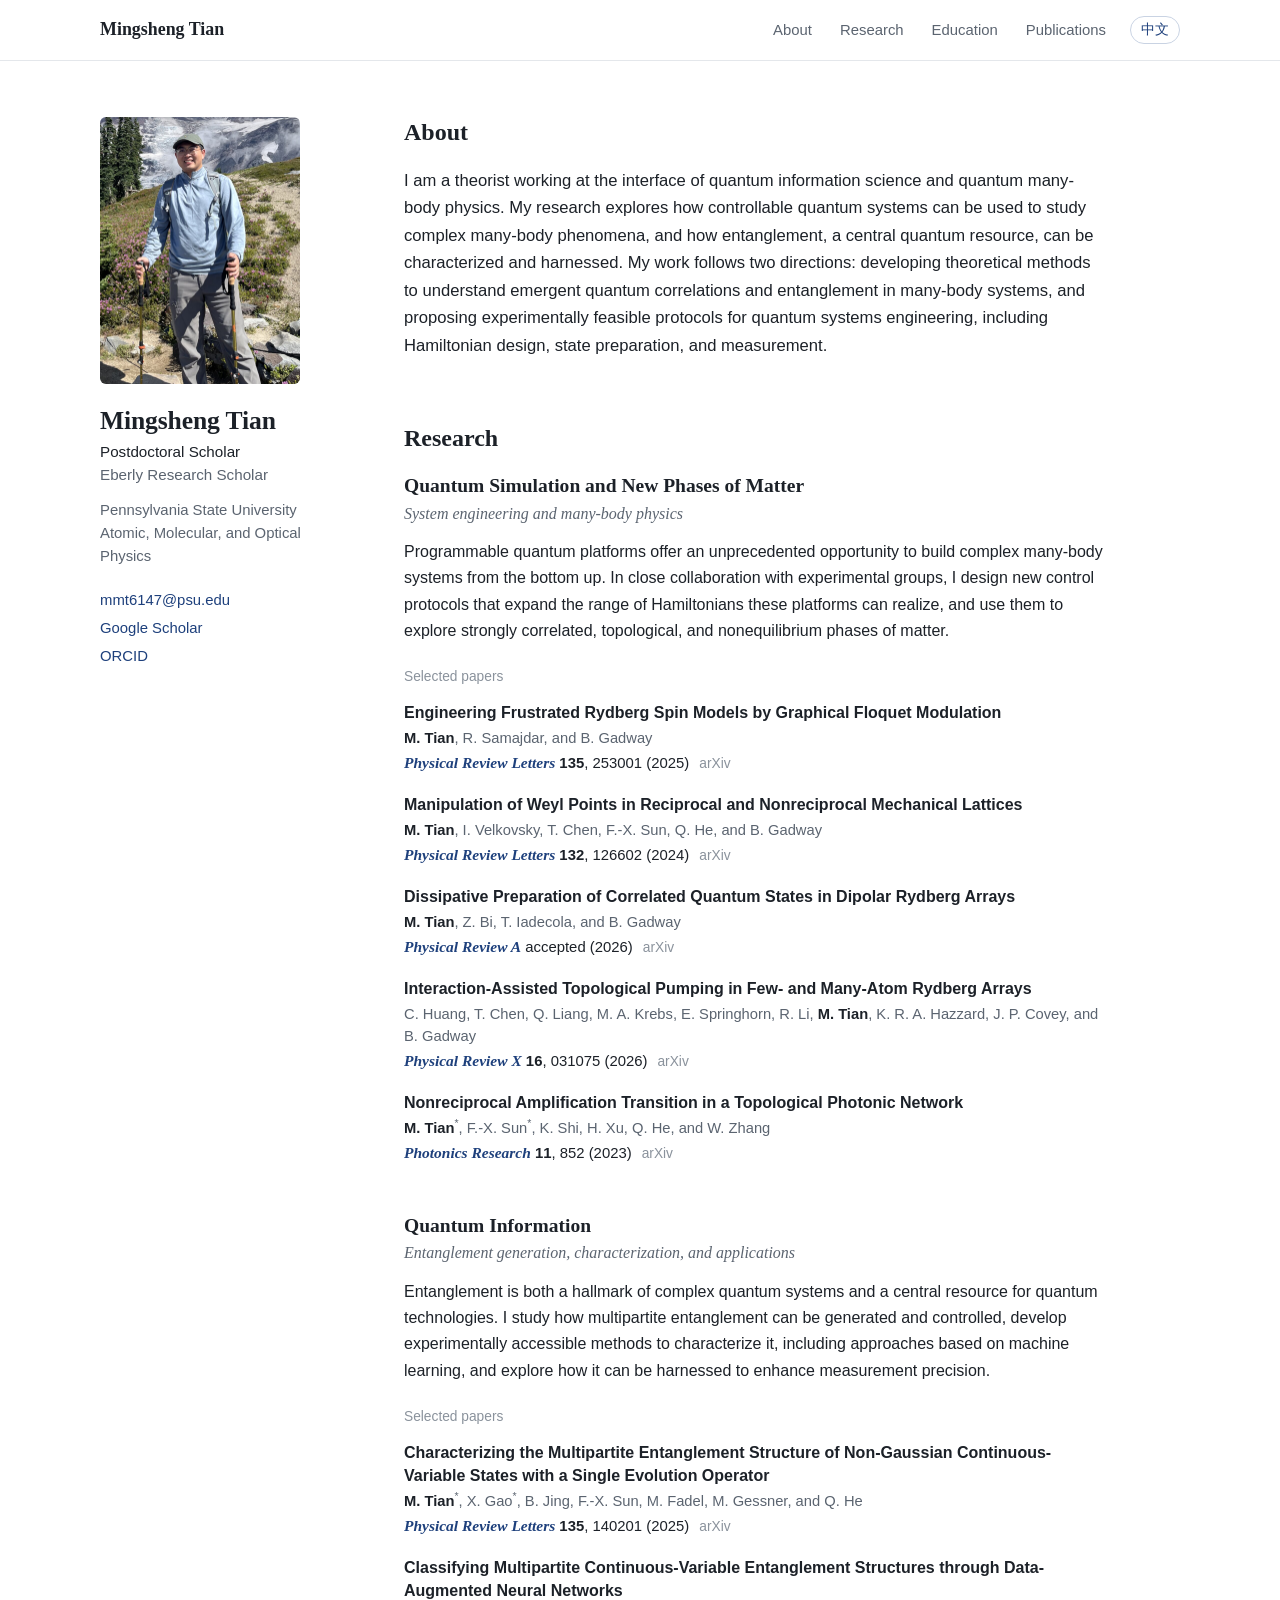
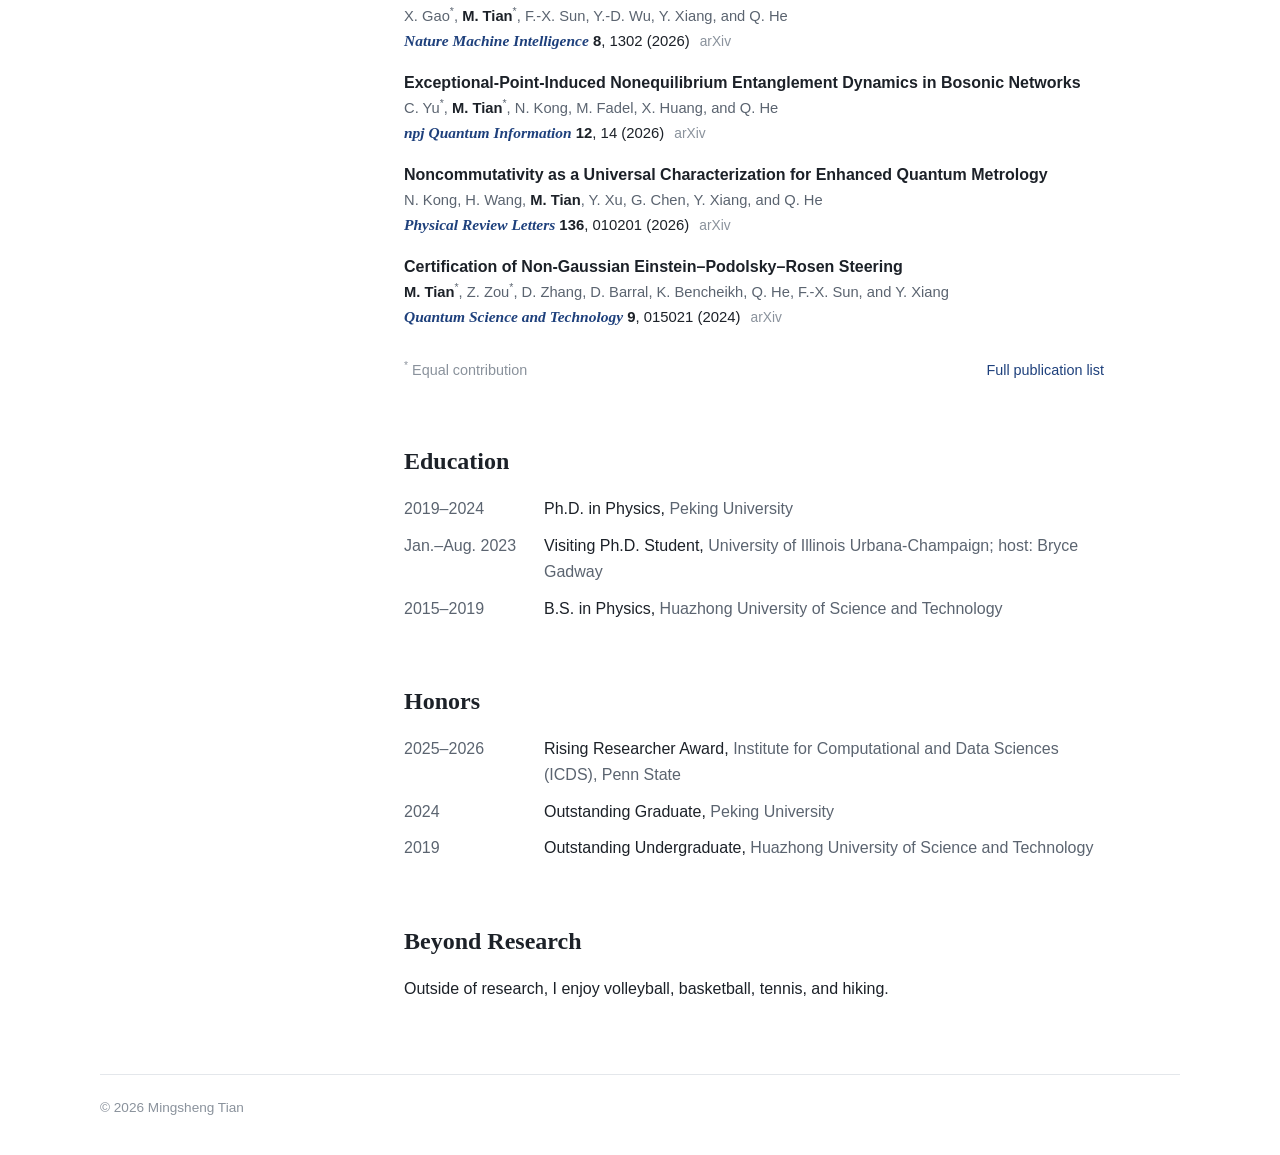
==== commit 2a5b433f: "About (English): protocols for quantum systems engineering Co-Authored-By: Claude Opus 5.5 <noreply@" ====
--- a/index.html
+++ b/index.html
@@ -65,8 +65,9 @@
               physics. My research explores how controllable quantum systems can be used to study complex many-body
               phenomena, and how entanglement, a central quantum resource, can be characterized and harnessed.
               My work follows two directions: developing theoretical methods to understand emergent quantum
-              correlations and entanglement in many-body systems, and designing quantum systems through
-              experimentally feasible protocols for state preparation and measurement.
+              correlations and entanglement in many-body systems, and proposing experimentally feasible
+              protocols for quantum systems engineering, including Hamiltonian design, state preparation, and
+              measurement.
             </p>
             <p class="zh">
               你好，欢迎来到我的主页！我目前是宾夕法尼亚州立大学的博士后，研究方向是原子分子光物理（AMO）。
